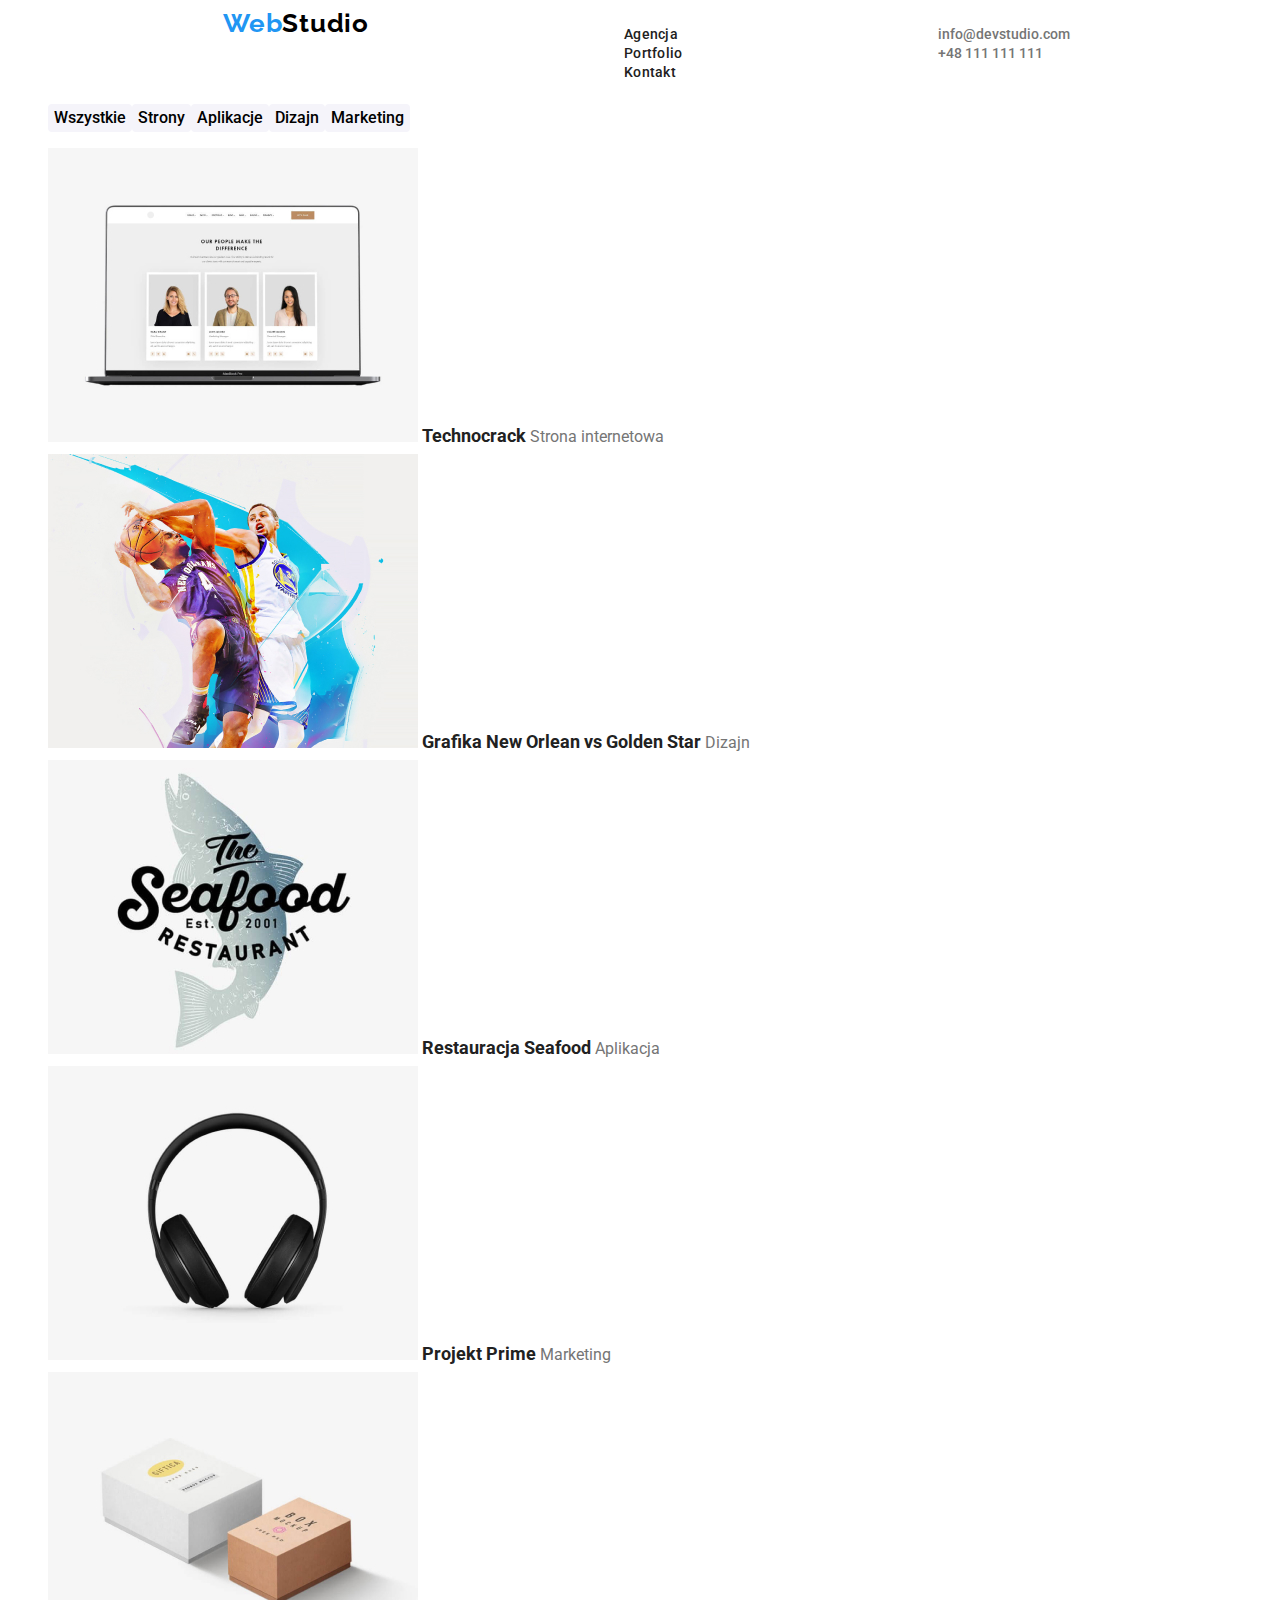
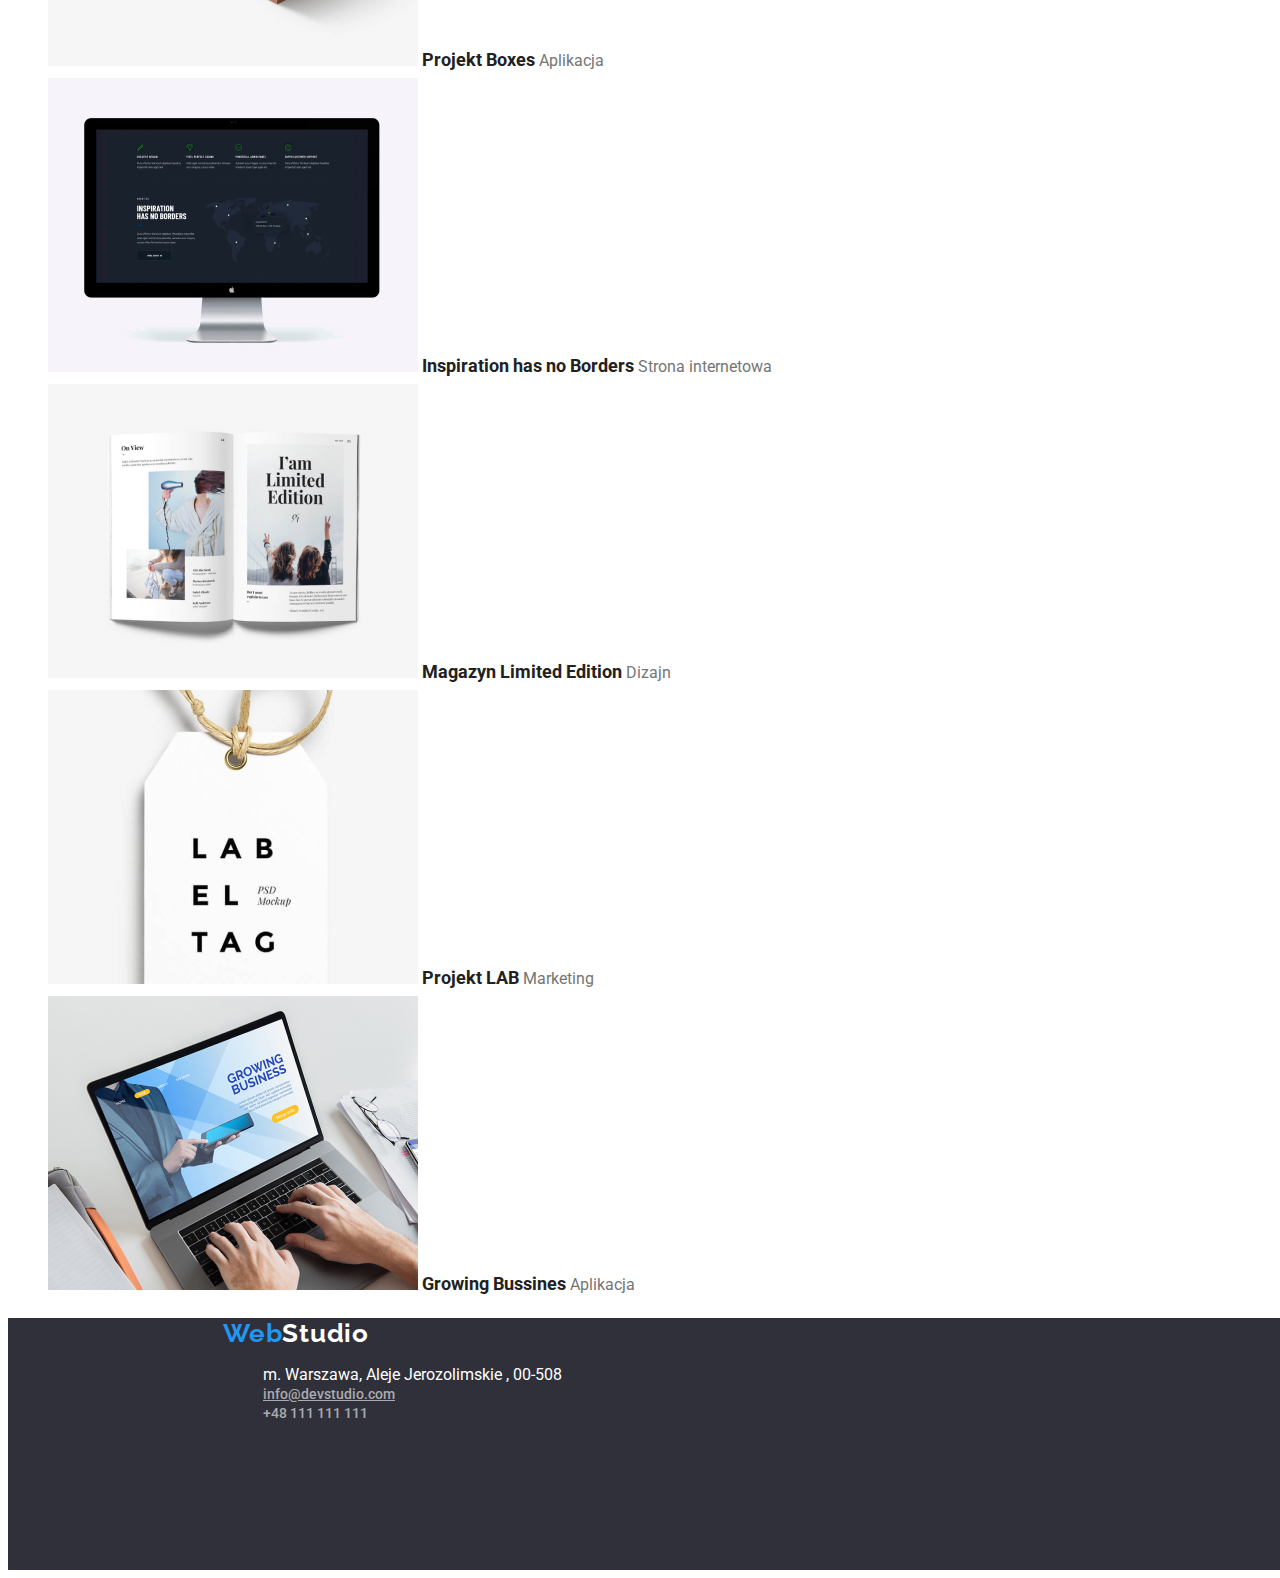
==== portfolio.html @ cd2633c3 "Add files via upload" ====
<!DOCTYPE html>
<html lang="pl">
    <head>
        <meta charset="UTF-8" />
        <meta http-equiv="X-UA-Compatible" content="IE=edge" />
        <meta name="viewport" content="width=device-width, initial-scale=1.0" />
        <link rel="stylesheet" href="./css/styles.css" />
        <link rel="preconnect" href="https://fonts.googleapis.com" />
        <link rel="preconnect" href="https://fonts.gstatic.com" crossorigin />
        <link
            href="https://fonts.googleapis.com/css2?family=Raleway:wght@700&family=Roboto:wght@400;500;700;900&display=swap"
            rel="stylesheet"
        />
        <title>Portfolio</title>
    </head>
    <body>
        <header class="top-header">
            <a class="logo" href="index.html"
                ><span>Web</span><span class="logo-black">Studio</span></a
            >
            <nav>
                <ul class="navigation-list">
                    <li>
                        <a class="navigation-list-item" href="#">Agencja</a>
                    </li>
                    <li>
                        <a class="navigation-list-item" href="portfolio.html"
                            >Portfolio</a
                        >
                    </li>
                    <li>
                        <a class="navigation-list-item" href="#">Kontakt</a>
                    </li>
                </ul>
            </nav>
            <ul class="contact-list">
                <li>
                    <a class="contact-item" href="mailto:info@devstudio.com"
                        >info@devstudio.com</a
                    >
                </li>
                <li>
                    <a class="contact-item" href="tel:48111111111"
                        >+48 111 111 111</a
                    >
                </li>
            </ul>
        </header>
        <main>
            <!--BUTTONS-->
            <ul class="category-selection">
                <li>
                    <button class="category-select" type="button">
                        Wszystkie
                    </button>
                </li>
                <li>
                    <button class="category-select" type="button">
                        Strony
                    </button>
                </li>
                <li>
                    <button class="category-select" type="button">
                        Aplikacje
                    </button>
                </li>
                <li>
                    <button class="category-select" type="button">
                        Dizajn
                    </button>
                </li>
                <li>
                    <button class="category-select" type="button">
                        Marketing
                    </button>
                </li>
            </ul>
            <!--CATEGORY/GALLERY-->
            <ul class="img-section-list">
                <li>
                    <img
                        src="img/website.jpg"
                        alt="Website project"
                        width="370"
                        height="294"
                    />
                    <span class="img-title">Technocrack</span>
                    <span class="img-description">Strona internetowa</span>
                </li>
                <li>
                    <img
                        src="img/basketdesign.jpg"
                        alt="basketball match"
                        width="370"
                        height="294"
                    />
                    <span class="img-title"
                        >Grafika New Orlean vs Golden Star</span
                    >
                    <span class="img-description">Dizajn</span>
                </li>
                <li>
                    <img
                        src="img/seafood.jpg"
                        alt="Seafood restaurant logo"
                        width="370"
                        height="294"
                    />
                    <span class="img-title">Restauracja Seafood</span>
                    <span class="img-description">Aplikacja</span>
                </li>
                <li>
                    <img
                        src="img/headset.jpg"
                        alt="black headset"
                        width="370"
                        height="294"
                    />
                    <span class="img-title">Projekt Prime</span>
                    <span class="img-description">Marketing</span>
                </li>
                <li>
                    <img
                        src="img/boxes.jpg"
                        alt="Two boxes"
                        width="370"
                        height="294"
                    />
                    <span class="img-title">Projekt Boxes</span>
                    <span class="img-description">Aplikacja</span>
                </li>
                <li>
                    <img
                        src="img/websitemonitor.jpg"
                        alt="Website on monitor"
                        width="370"
                        height="294"
                    />
                    <span class="img-title">Inspiration has no Borders</span>
                    <span class="img-description">Strona internetowa</span>
                </li>
                <li>
                    <img
                        src="img/bookdesign.jpg"
                        alt="Book design"
                        width="370"
                        height="294"
                    />
                    <span class="img-title">Magazyn Limited Edition</span>
                    <span class="img-description">Dizajn</span>
                </li>
                <li>
                    <img
                        src="img/label.jpg"
                        alt="White label"
                        width="370"
                        height="294"
                    />
                    <span class="img-title">Projekt LAB</span>
                    <span class="img-description">Marketing</span>
                </li>
                <li>
                    <img
                        src="img/laptopapp.jpg"
                        alt="Application on laptop"
                        width="370"
                        height="294"
                    />
                    <span class="img-title">Growing Bussines</span>
                    <span class="img-description">Aplikacja</span>
                </li>
            </ul>
        </main>
        <!--FOOTER-->
        <footer class="footer-container">
            <a class="logo" href="index.html"
                ><span>Web</span><span class="logo-white">Studio</span></a
            >
            <address>
                <ul class="contact-list-footer">
                    <li>
                        <a
                            class="contact-item-address"
                            href="https://goo.gl/maps/UKCzapCsmyYEoZtA6"
                            target="_blank"
                            >m. Warszawa, Aleje Jerozolimskie , 00-508</a
                        >
                    </li>
                    <li>
                        <a
                            class="footer-contact-item mail-underline"
                            href="mailto:info@devstudio.com"
                            >info@devstudio.com</a
                        >
                    </li>
                    <li>
                        <a class="footer-contact-item" href="tel:48111111111"
                            >+48 111 111 111</a
                        >
                    </li>
                </ul>
            </address>
        </footer>
    </body>
</html>
---- css/styles.css ----
:root {
    --grey-background: #212121;
    --white-background: #ffffff;
    --blue-text: #2196f3;
    --light-grey: #757575;
    --footer-grey: #2f303a;
    --logo-black: #000;
    --footer-contact-grey: rgba(255, 255, 255, 0.6);
    --button-background: #f5f4fa;
}
body {
    font-family: 'Roboto', sans-serif;
}

.top-header {
    width: 1600px;
    height: 80px;
    display: flex;
    text-indent: 215px;
}

.logo-black {
    color: var(--logo-black);
}
.logo-white {
    color: var(--white-background);
}
.logo {
    text-align: center;
    color: var(--blue-text);
    text-decoration: none;
    font-family: 'Raleway', sans-serif;
    font-weight: 700;
    font-size: 26px;
    line-height: 1.19;
    letter-spacing: 0.03em;
}
.navigation-list {
    list-style: none;
}
.navigation-list-item {
    color: var(--grey-background);
    text-decoration: none;
    font-weight: 500;
    font-size: 14px;
    line-height: 1.14;
    letter-spacing: 0.02em;
}
.navigation-list-item:hover,
.navigation-list-item:focus {
    color: var(--blue-text);
    cursor: pointer;
}
.active {
    color: var(--blue-text);
}

.service {
    background: var(--footer-grey);
    color: var(--white-background);
    font-weight: 900;
    font-size: 44px;
    line-height: 1.36;
    text-align: center;
}
.service button {
    color: var(--white-background);
    background-color: var(--blue-text);
    font-weight: 700;
    font-size: 16px;
    line-height: 1.87;
    width: 200px;
    height: 50px;
    box-shadow: 0px 4px 4px rgba(0, 0, 0, 0.15);
    border-radius: 4px;
    outline: none;
    border: none;
    cursor: pointer;
}

.category-selection {
    color: var(--grey-background);
    display: flex;
    list-style: none;
}
.category-select {
    background-color: var(--button-background);
    outline: none;
    border: none;
    border-radius: 4px;
    font-family: 'Roboto';
    font-weight: 500;
    font-size: 16px;
    line-height: 1.62;
}
.category-select:hover,
.category-select:focus {
    color: var(--white-background);
    background-color: var(--blue-text);
    box-shadow: 0px 3px 1px rgba(0, 0, 0, 0.1), 0px 1px 2px rgba(0, 0, 0, 0.08),
        0px 2px 2px rgba(0, 0, 0, 0.12);
    cursor: pointer;
}
.contact-list {
    list-style: none;
}
.contact-item {
    color: var(--light-grey);
    text-decoration: none;
    font-weight: 500;
    font-size: 14px;
    line-height: 1.14;
    font-style: normal;
}
.contact-item:hover,
.contact-item:focus {
    color: var(--blue-text);
}

.articles-list {
    list-style: none;
    text-align: center;
    gap: 30px;
    letter-spacing: 0.03em;
}
.articles-list h4 {
    color: var(--grey-background);
    font-weight: 700;
    font-size: 14px;
    line-height: 1.14;
}
.articles-list p {
    color: var(--light-grey);
    font-size: 14px;
    line-height: 1.71;
}
.job-list {
    list-style: none;
    gap: 30px;
    white-space: pre-wrap;
}
.team-list {
    list-style: none;
    gap: 30px;
}
.team-list li {
    background: var(--white-background);
    box-shadow: 0px 1px 3px rgba(0, 0, 0, 0.12), 0px 1px 1px rgba(0, 0, 0, 0.14),
        0px 2px 1px rgba(0, 0, 0, 0.2);
    border-radius: 0px 0px 4px 4px;
    text-align: center;
}
.img-section-list {
    list-style: none;
    text-align: left;
}
.img-title {
    color: var(--grey-background);
    font-weight: 700;
    font-size: 18px;
    line-height: 2;
}
.img-description {
    color: var(--light-grey);
}
.footer-container {
    width: 1600px;
    height: 252px;
    background-color: var(--footer-grey);
    text-indent: 215px;
}
.contact-list-footer {
    list-style: none;
    gap: 9px;
}
.contact-item-address {
    color: var(--white-background);
    text-decoration: none;
    font-style: normal;
}
.footer-contact-item {
    color: var(--footer-contact-grey);
    text-decoration: none;
    font-weight: 500;
    font-size: 14px;
    line-height: 1.14;
    font-style: normal;
}
.footer-contact-item:hover,
.footer-contact-item:focus {
    color: var(--blue-text);
}
.mail-underline {
    text-decoration: underline;
}
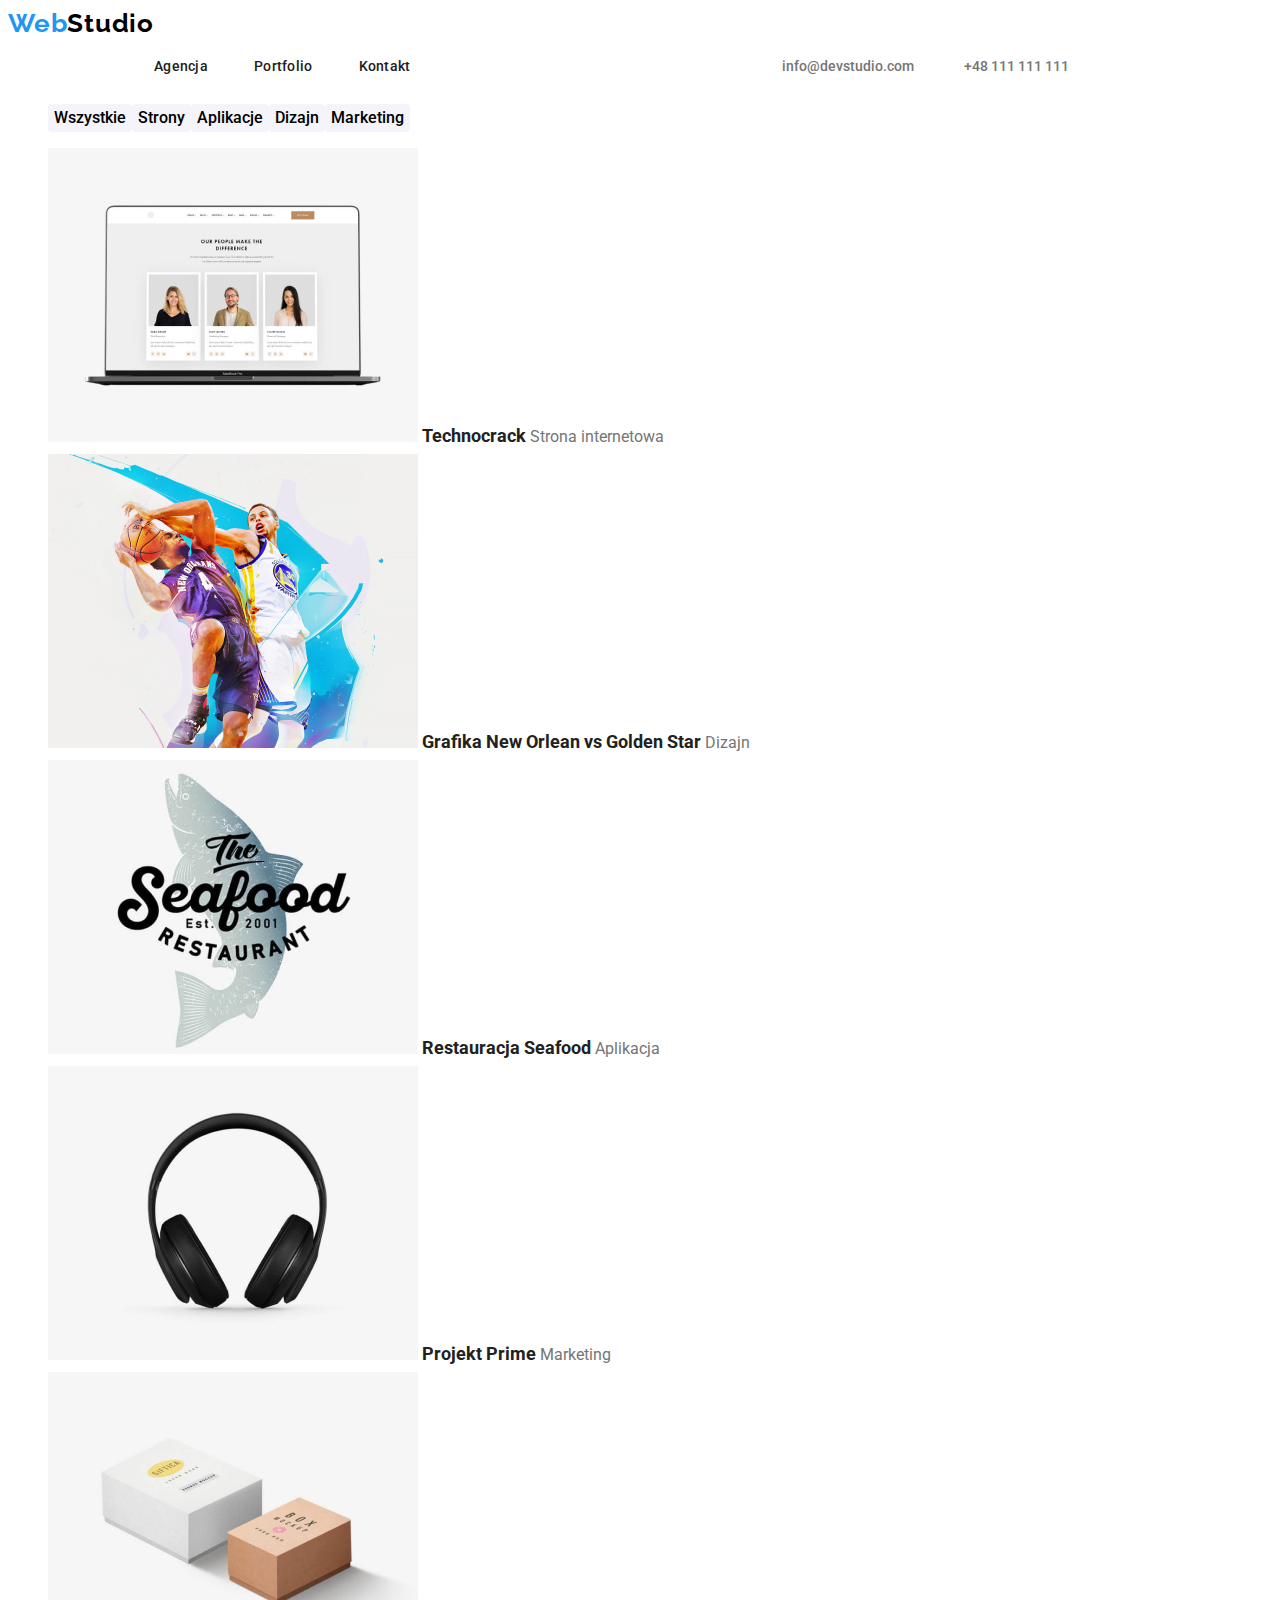
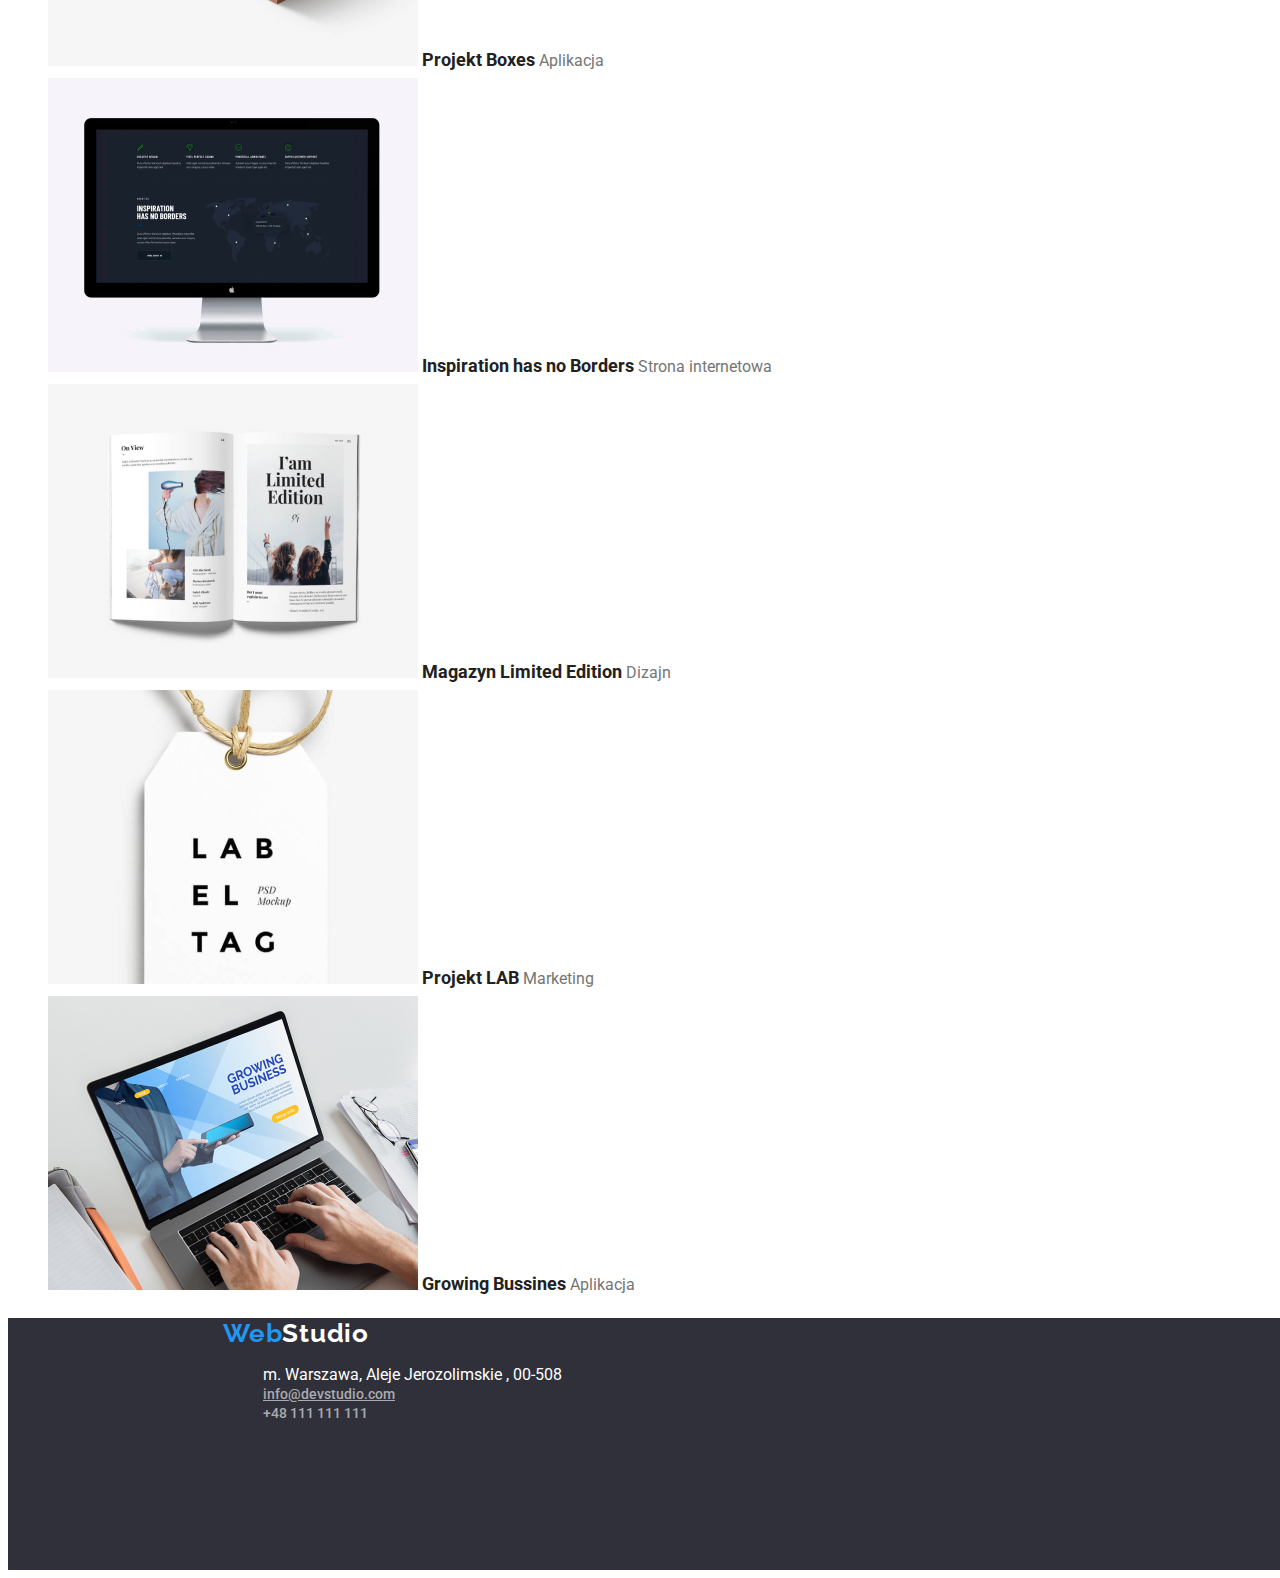
==== commit 05f7f86d: "Ustawiony flex na elementy w index" ====
--- a/portfolio.html
+++ b/portfolio.html
@@ -4,6 +4,13 @@
         <meta charset="UTF-8" />
         <meta http-equiv="X-UA-Compatible" content="IE=edge" />
         <meta name="viewport" content="width=device-width, initial-scale=1.0" />
+        <link
+            rel="stylesheet"
+            href="https://cdnjs.cloudflare.com/ajax/libs/modern-normalize/1.1.0/modern-normalize.min.css"
+            integrity="sha512-wpPYUAdjBVSE4KJnH1VR1HeZfpl1ub8YT/NKx4PuQ5NmX2tKuGu6U/JRp5y+Y8XG2tV+wKQpNHVUX03MfMFn9Q=="
+            crossorigin="anonymous"
+            referrerpolicy="no-referrer"
+        />
         <link rel="stylesheet" href="./css/styles.css" />
         <link rel="preconnect" href="https://fonts.googleapis.com" />
         <link rel="preconnect" href="https://fonts.gstatic.com" crossorigin />
@@ -11,6 +18,7 @@
             href="https://fonts.googleapis.com/css2?family=Raleway:wght@700&family=Roboto:wght@400;500;700;900&display=swap"
             rel="stylesheet"
         />
+
         <title>Portfolio</title>
     </head>
     <body>
--- a/css/styles.css
+++ b/css/styles.css
@@ -11,12 +11,19 @@
 body {
     font-family: 'Roboto', sans-serif;
 }
-
+.container {
+    width: 1200px;
+}
+.section {
+    padding-top: 94px;
+    padding-bottom: 94px;
+}
 .top-header {
+    display: flex;
+    margin: 0px;
+    border-bottom: #ECECEC;
     width: 1600px;
     height: 80px;
-    display: flex;
-    text-indent: 215px;
 }
 
 .logo-black {
@@ -37,6 +44,12 @@
 }
 .navigation-list {
     list-style: none;
+    display: flex;
+    gap: 46px;
+    padding-left: 0px;
+    padding-top: 32px;
+    padding-right: 371px;
+    padding-bottom: 32px;
 }
 .navigation-list-item {
     color: var(--grey-background);
@@ -62,6 +75,8 @@
     font-size: 44px;
     line-height: 1.36;
     text-align: center;
+    padding: 200px 452px 280px;
+    
 }
 .service button {
     color: var(--white-background);
@@ -103,6 +118,13 @@
 }
 .contact-list {
     list-style: none;
+    display:flex;
+    gap: 50px;
+    padding-left: 0px;
+    padding-top: 32px;
+    padding-right: 227px;
+    padding-bottom: 32px;
+
 }
 .contact-item {
     color: var(--light-grey);
@@ -119,9 +141,11 @@
 
 .articles-list {
     list-style: none;
-    text-align: center;
+    text-align: justify;
     gap: 30px;
     letter-spacing: 0.03em;
+    display: flex;
+    margin: 0px;
 }
 .articles-list h4 {
     color: var(--grey-background);
@@ -138,10 +162,12 @@
     list-style: none;
     gap: 30px;
     white-space: pre-wrap;
+    display: flex;
 }
 .team-list {
     list-style: none;
     gap: 30px;
+    display: flex;
 }
 .team-list li {
     background: var(--white-background);
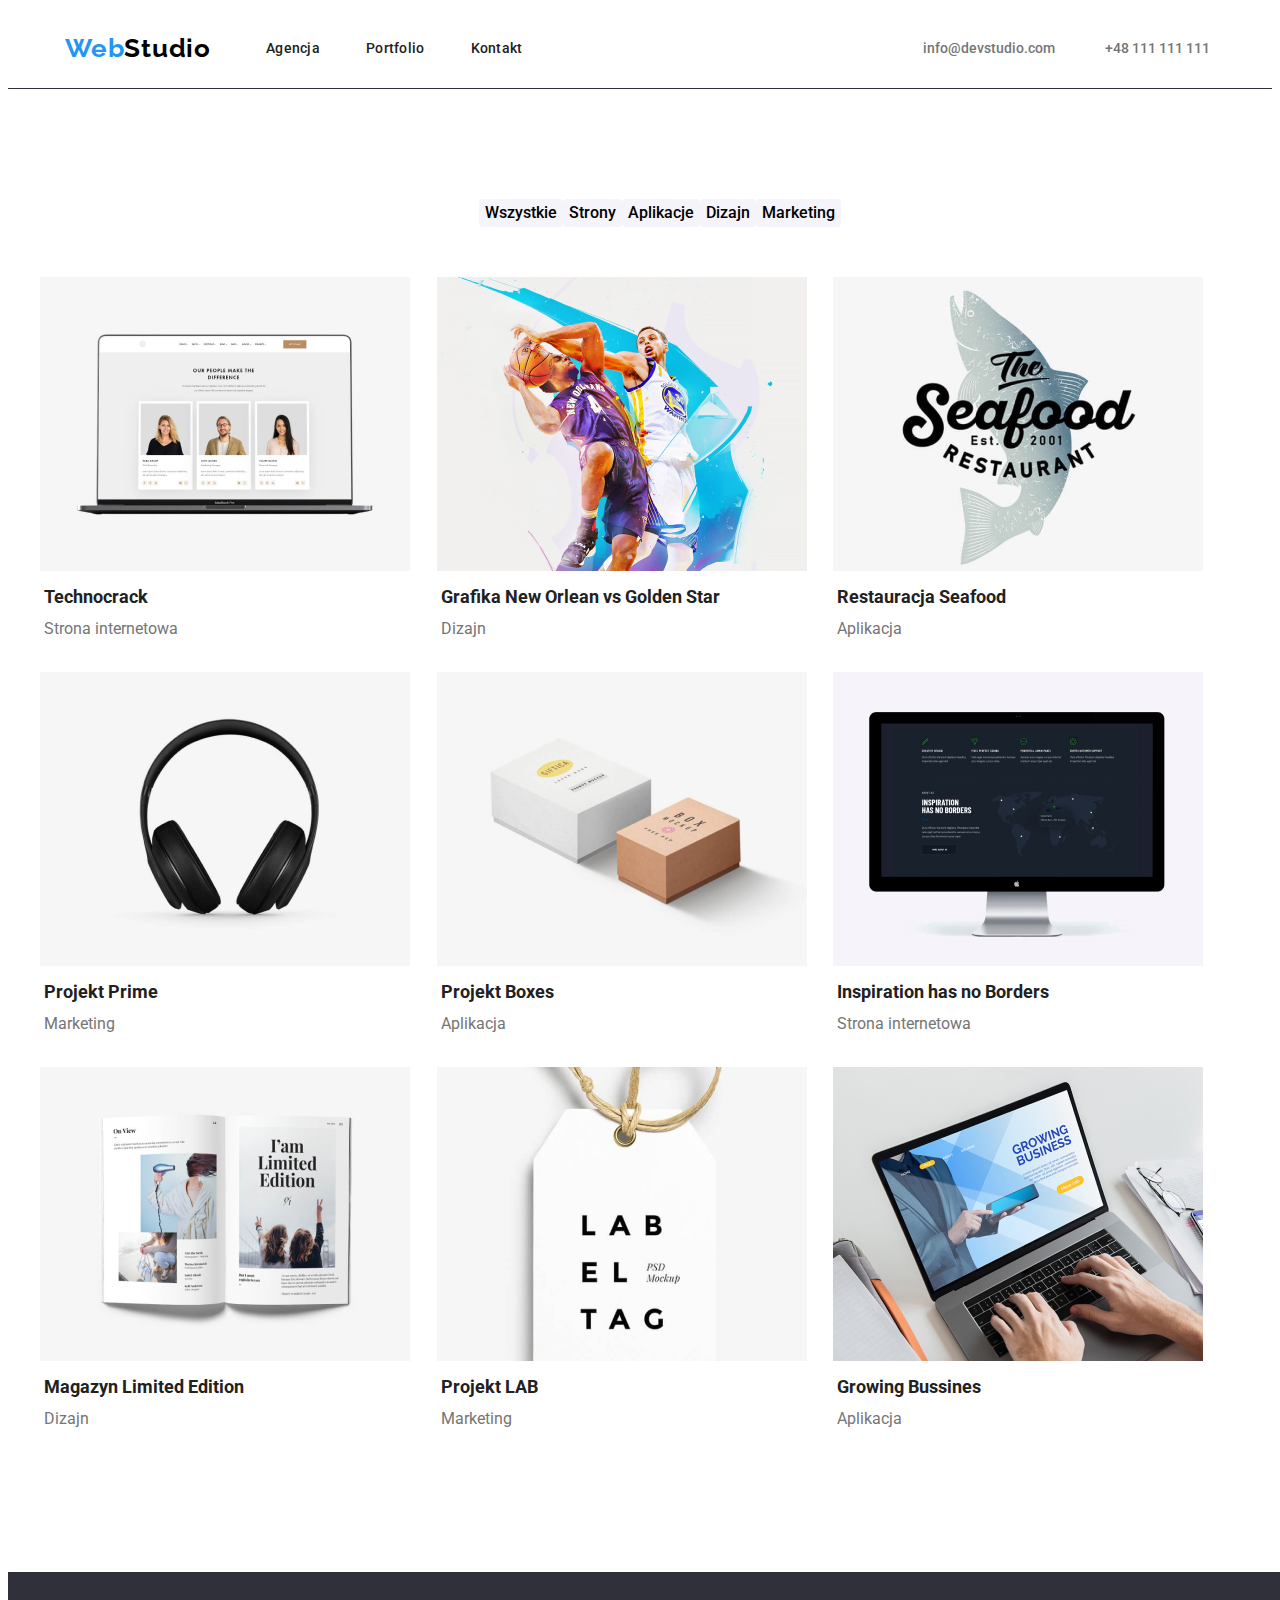
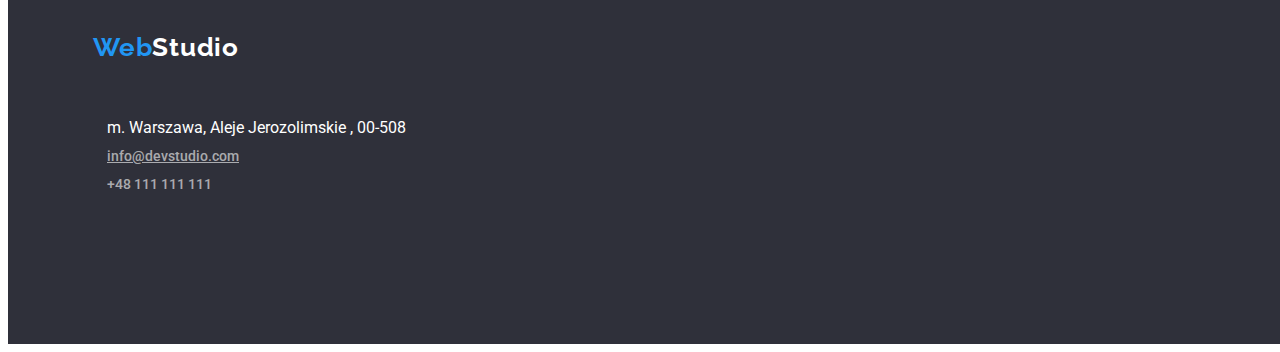
==== commit 8db7ac82: "Update 30.11.2022 Hw3" ====
--- a/portfolio.html
+++ b/portfolio.html
@@ -22,39 +22,39 @@
         <title>Portfolio</title>
     </head>
     <body>
-        <header class="top-header">
-            <a class="logo" href="index.html"
-                ><span>Web</span><span class="logo-black">Studio</span></a
-            >
-            <nav>
-                <ul class="navigation-list">
-                    <li>
-                        <a class="navigation-list-item" href="#">Agencja</a>
-                    </li>
-                    <li>
-                        <a class="navigation-list-item" href="portfolio.html"
-                            >Portfolio</a
-                        >
-                    </li>
-                    <li>
-                        <a class="navigation-list-item" href="#">Kontakt</a>
+        <header class="full-width">
+            <div id="header" class="container">
+                <a class="logo" href="index.html"
+                    ><span>Web</span><span class="logo-black">Studio</span></a
+                >
+                <nav>
+                    <ul class="navigation-list">
+                        <li>
+                            <a href="#">Agencja</a>
+                        </li>
+                        <li>
+                            <a href="portfolio.html">Portfolio</a>
+                        </li>
+                        <li>
+                            <a href="#">Kontakt</a>
+                        </li>
+                    </ul>
+                </nav>
+                <ul class="header-contact-list">
+                    <li>
+                        <a class="contact-item" href="mailto:info@devstudio.com"
+                            >info@devstudio.com</a
+                        >
+                    </li>
+                    <li>
+                        <a class="contact-item" href="tel:48111111111"
+                            >+48 111 111 111</a
+                        >
                     </li>
                 </ul>
-            </nav>
-            <ul class="contact-list">
-                <li>
-                    <a class="contact-item" href="mailto:info@devstudio.com"
-                        >info@devstudio.com</a
-                    >
-                </li>
-                <li>
-                    <a class="contact-item" href="tel:48111111111"
-                        >+48 111 111 111</a
-                    >
-                </li>
-            </ul>
+            </div>
         </header>
-        <main>
+        <main class="container section">
             <!--BUTTONS-->
             <ul class="category-selection">
                 <li>
@@ -85,7 +85,7 @@
             </ul>
             <!--CATEGORY/GALLERY-->
             <ul class="img-section-list">
-                <li>
+                <li class="img-item">
                     <img
                         src="img/website.jpg"
                         alt="Website project"
@@ -95,7 +95,7 @@
                     <span class="img-title">Technocrack</span>
                     <span class="img-description">Strona internetowa</span>
                 </li>
-                <li>
+                <li class="img-item">
                     <img
                         src="img/basketdesign.jpg"
                         alt="basketball match"
@@ -107,7 +107,7 @@
                     >
                     <span class="img-description">Dizajn</span>
                 </li>
-                <li>
+                <li class="img-item">
                     <img
                         src="img/seafood.jpg"
                         alt="Seafood restaurant logo"
@@ -117,7 +117,7 @@
                     <span class="img-title">Restauracja Seafood</span>
                     <span class="img-description">Aplikacja</span>
                 </li>
-                <li>
+                <li class="img-item">
                     <img
                         src="img/headset.jpg"
                         alt="black headset"
@@ -127,7 +127,7 @@
                     <span class="img-title">Projekt Prime</span>
                     <span class="img-description">Marketing</span>
                 </li>
-                <li>
+                <li class="img-item">
                     <img
                         src="img/boxes.jpg"
                         alt="Two boxes"
@@ -137,7 +137,7 @@
                     <span class="img-title">Projekt Boxes</span>
                     <span class="img-description">Aplikacja</span>
                 </li>
-                <li>
+                <li class="img-item">
                     <img
                         src="img/websitemonitor.jpg"
                         alt="Website on monitor"
@@ -147,7 +147,7 @@
                     <span class="img-title">Inspiration has no Borders</span>
                     <span class="img-description">Strona internetowa</span>
                 </li>
-                <li>
+                <li class="img-item">
                     <img
                         src="img/bookdesign.jpg"
                         alt="Book design"
@@ -157,7 +157,7 @@
                     <span class="img-title">Magazyn Limited Edition</span>
                     <span class="img-description">Dizajn</span>
                 </li>
-                <li>
+                <li class="img-item">
                     <img
                         src="img/label.jpg"
                         alt="White label"
@@ -167,7 +167,7 @@
                     <span class="img-title">Projekt LAB</span>
                     <span class="img-description">Marketing</span>
                 </li>
-                <li>
+                <li class="img-item">
                     <img
                         src="img/laptopapp.jpg"
                         alt="Application on laptop"
--- a/css/styles.css
+++ b/css/styles.css
@@ -11,21 +11,84 @@
 body {
     font-family: 'Roboto', sans-serif;
 }
+header {
+    border-bottom: var(--footer-grey) solid 0.01px;
+}
+#header {
+    height: 80px;
+    display: flex;
+}
+#header ul {
+    list-style: none;
+    display: flex;
+}
+a {
+    text-decoration: none;
+}
+
+h1 {
+    margin: 0;
+}
+.full-witdh {
+    width: 100%;
+}
 .container {
     width: 1200px;
+    margin: auto;
 }
 .section {
     padding-top: 94px;
     padding-bottom: 94px;
 }
+
 .top-header {
     display: flex;
+    flex-direction: row;
     margin: 0px;
-    border-bottom: #ECECEC;
-    width: 1600px;
-    height: 80px;
-}
-
+    border-bottom: #ececec;
+    max-width: 1600px;
+    max-height: 80px;
+}
+
+.navigation-list {
+    list-style: none;
+    display: flex;
+    gap: 46px;
+    padding: 30px;
+    margin: 0px;
+}
+.navigation-list li a {
+    color: var(--grey-background);
+    text-decoration: none;
+    font-weight: 500;
+    font-size: 14px;
+    line-height: 1.14;
+    letter-spacing: 0.02em;
+}
+.navigation-list li a:hover,
+.navigation-list li a:focus {
+    color: var(--blue-text);
+    cursor: pointer;
+}
+.header-contact-list {
+    padding: 30px;
+    gap: 50px;
+    margin-left: auto;
+    margin-top: 0;
+    margin-right: 0;
+    margin-bottom: 0;
+}
+.header-contact-list li a {
+    color: var(--light-grey);
+    font-weight: 500;
+    font-size: 14px;
+    line-height: 1.14;
+    font-style: normal;
+}
+.header-contact-list li a:hover,
+.header-contact-list li a:focus {
+    color: var(--blue-text);
+}
 .logo-black {
     color: var(--logo-black);
 }
@@ -41,28 +104,7 @@
     font-size: 26px;
     line-height: 1.19;
     letter-spacing: 0.03em;
-}
-.navigation-list {
-    list-style: none;
-    display: flex;
-    gap: 46px;
-    padding-left: 0px;
-    padding-top: 32px;
-    padding-right: 371px;
-    padding-bottom: 32px;
-}
-.navigation-list-item {
-    color: var(--grey-background);
-    text-decoration: none;
-    font-weight: 500;
-    font-size: 14px;
-    line-height: 1.14;
-    letter-spacing: 0.02em;
-}
-.navigation-list-item:hover,
-.navigation-list-item:focus {
-    color: var(--blue-text);
-    cursor: pointer;
+    padding: 25px;
 }
 .active {
     color: var(--blue-text);
@@ -75,8 +117,9 @@
     font-size: 44px;
     line-height: 1.36;
     text-align: center;
-    padding: 200px 452px 280px;
-    
+    padding: 200px;
+    letter-spacing: 0.06em;
+    font-style: normal;
 }
 .service button {
     color: var(--white-background);
@@ -97,6 +140,8 @@
     color: var(--grey-background);
     display: flex;
     list-style: none;
+    justify-content: center;
+    padding-bottom: 34px;
 }
 .category-select {
     background-color: var(--button-background);
@@ -118,13 +163,8 @@
 }
 .contact-list {
     list-style: none;
-    display:flex;
+    display: flex;
     gap: 50px;
-    padding-left: 0px;
-    padding-top: 32px;
-    padding-right: 227px;
-    padding-bottom: 32px;
-
 }
 .contact-item {
     color: var(--light-grey);
@@ -137,6 +177,11 @@
 .contact-item:hover,
 .contact-item:focus {
     color: var(--blue-text);
+}
+h2 {
+    text-align: center;
+    margin-top: 25px;
+    margin-bottom: 25px;
 }
 
 .articles-list {
@@ -168,6 +213,9 @@
     list-style: none;
     gap: 30px;
     display: flex;
+    margin: 0 auto;
+    padding-top: 50px;
+    padding-bottom: 93px;
 }
 .team-list li {
     background: var(--white-background);
@@ -176,9 +224,24 @@
     border-radius: 0px 0px 4px 4px;
     text-align: center;
 }
+.team-list span {
+    display: block;
+    margin: 20px;
+}
 .img-section-list {
     list-style: none;
     text-align: left;
+    display: flex;
+    flex-wrap: wrap;
+    padding: 0px;
+}
+.img-item {
+    flex-basis: calc((100% - 10px) / 3);
+    padding-bottom: 30px;
+}
+.img-item span {
+    display: block;
+    margin: 4px;
 }
 .img-title {
     color: var(--grey-background);
@@ -193,11 +256,16 @@
     width: 1600px;
     height: 252px;
     background-color: var(--footer-grey);
-    text-indent: 215px;
+    padding: 60px;
+    margin: 0 auto;
 }
 .contact-list-footer {
     list-style: none;
     gap: 9px;
+    padding: 30px;
+}
+.contact-list-footer li {
+    margin: 9px;
 }
 .contact-item-address {
     color: var(--white-background);
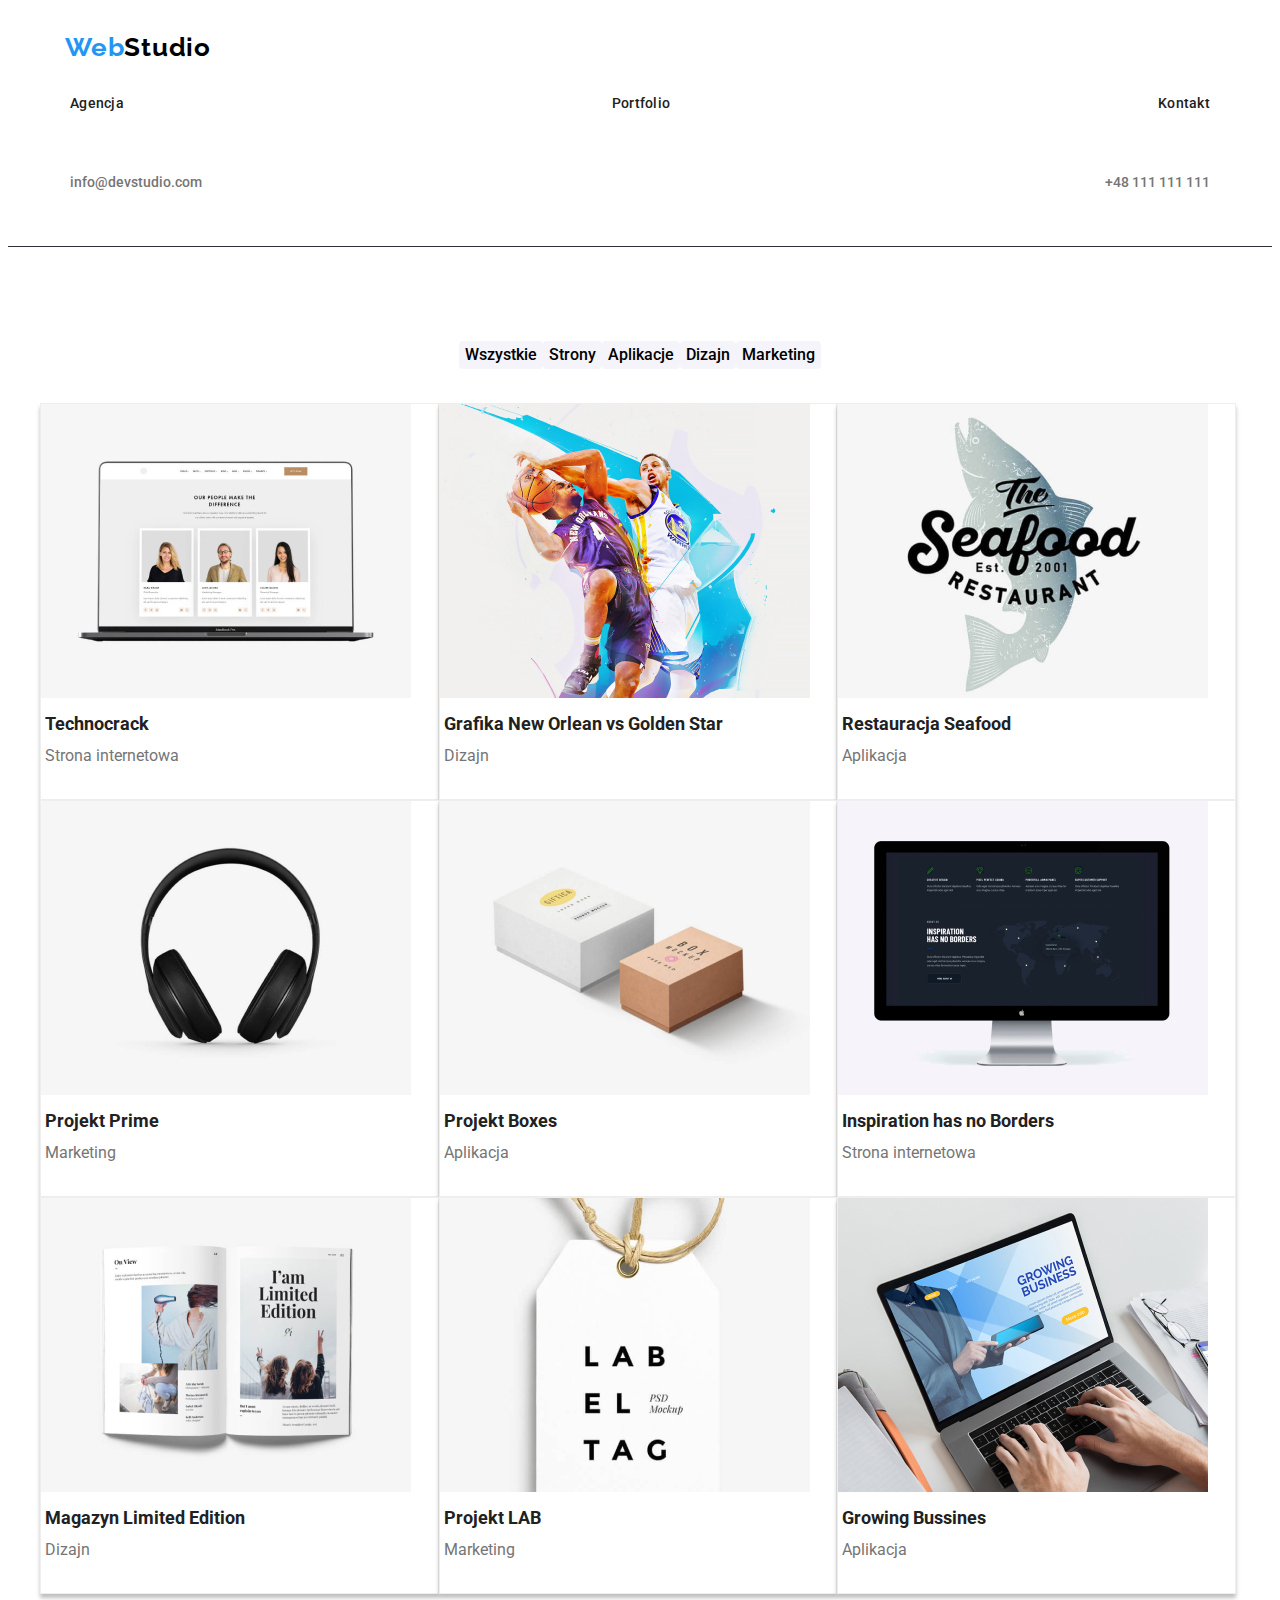
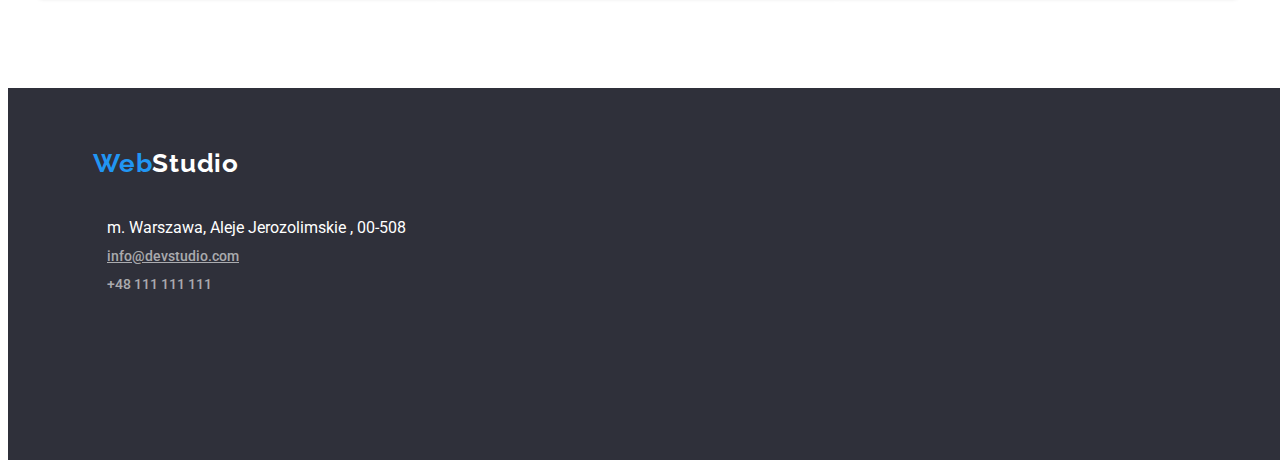
==== commit 10a8e3ed: "Update 30.11.2022" ====
--- a/portfolio.html
+++ b/portfolio.html
@@ -22,7 +22,7 @@
         <title>Portfolio</title>
     </head>
     <body>
-        <header class="full-width">
+        <header class="header-wrapper">
             <div id="header" class="container">
                 <a class="logo" href="index.html"
                     ><span>Web</span><span class="logo-black">Studio</span></a
--- a/css/styles.css
+++ b/css/styles.css
@@ -8,19 +8,26 @@
     --footer-contact-grey: rgba(255, 255, 255, 0.6);
     --button-background: #f5f4fa;
 }
+ul, p, h1, h2, h3, h4 {
+    margin: 0;
+    padding: 0;
+}
 body {
     font-family: 'Roboto', sans-serif;
 }
 header {
     border-bottom: var(--footer-grey) solid 0.01px;
 }
-#header {
-    height: 80px;
-    display: flex;
-}
-#header ul {
-    list-style: none;
-    display: flex;
+.header-wrapper {
+    display: flex;
+    align-items: center;
+    padding:24px 0px 25px;
+}
+.header-wrapper ul {
+    list-style: none;
+    display: flex;
+    justify-content: space-between;
+    
 }
 a {
     text-decoration: none;
@@ -29,12 +36,11 @@
 h1 {
     margin: 0;
 }
-.full-witdh {
-    width: 100%;
-}
+
 .container {
     width: 1200px;
-    margin: auto;
+    margin: 0 auto;
+    padding: 0 15px;
 }
 .section {
     padding-top: 94px;
@@ -105,9 +111,6 @@
     line-height: 1.19;
     letter-spacing: 0.03em;
     padding: 25px;
-}
-.active {
-    color: var(--blue-text);
 }
 
 .service {
@@ -186,7 +189,6 @@
 
 .articles-list {
     list-style: none;
-    text-align: justify;
     gap: 30px;
     letter-spacing: 0.03em;
     display: flex;
@@ -210,6 +212,7 @@
     display: flex;
 }
 .team-list {
+    background: #f5f4fa;
     list-style: none;
     gap: 30px;
     display: flex;
@@ -234,6 +237,11 @@
     display: flex;
     flex-wrap: wrap;
     padding: 0px;
+}
+.img-section-list li {
+    background: #ffffff;
+    border: 1px solid #eeeeee;
+    box-shadow: 0px 4px 4px rgba(0, 0, 0, 0.25);
 }
 .img-item {
     flex-basis: calc((100% - 10px) / 3);
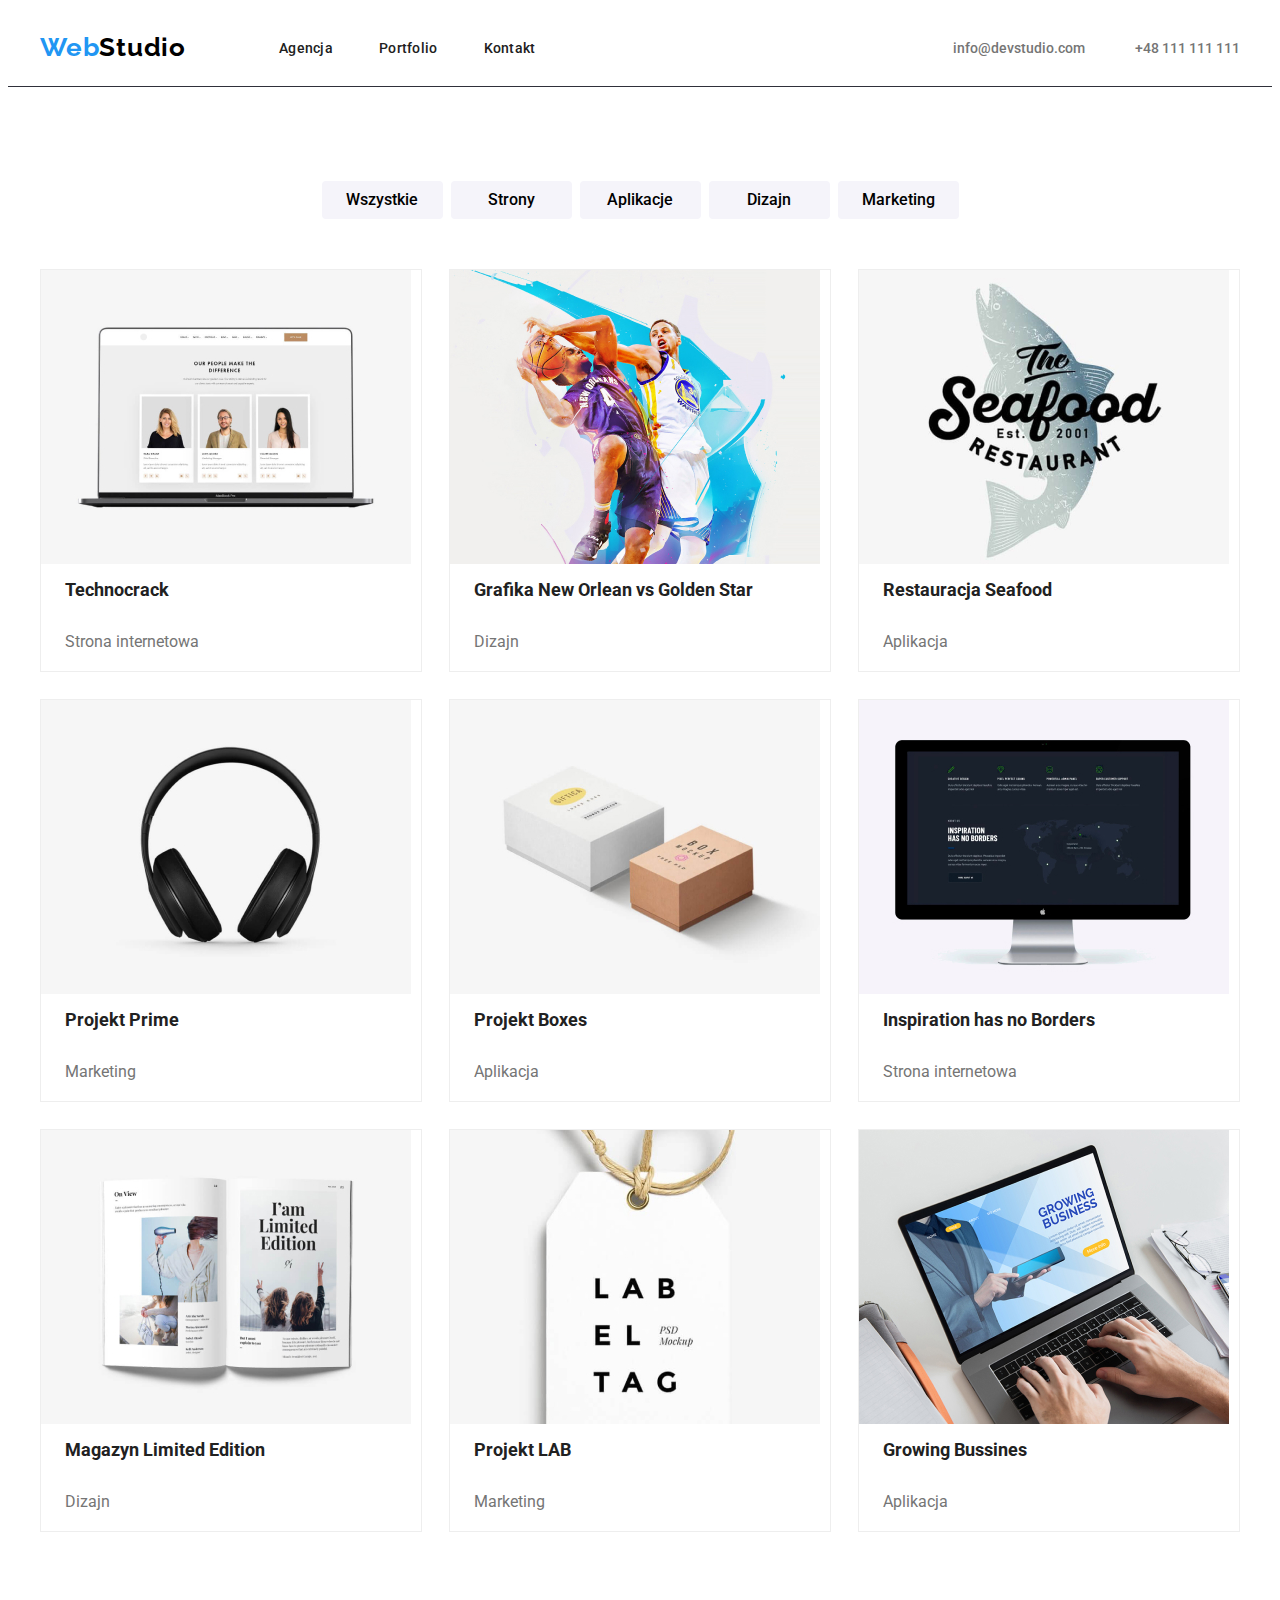
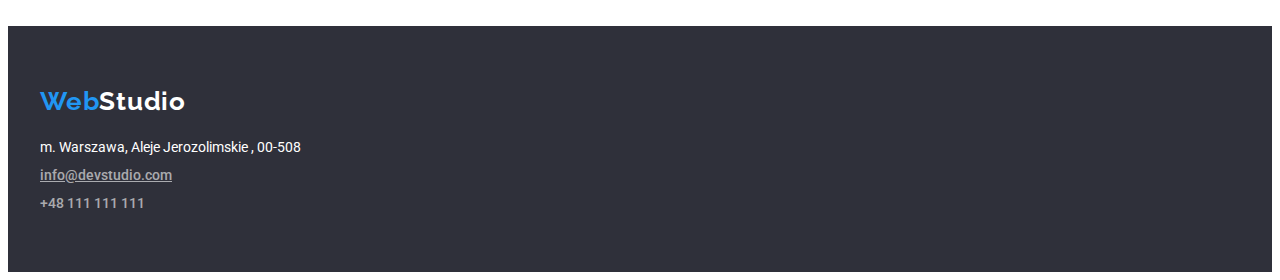
==== commit aa48d681: "Updat 30.11.2022 g.14:05" ====
--- a/portfolio.html
+++ b/portfolio.html
@@ -23,11 +23,12 @@
     </head>
     <body>
         <header class="header-wrapper">
-            <div id="header" class="container">
-                <a class="logo" href="index.html"
-                    ><span>Web</span><span class="logo-black">Studio</span></a
-                >
+            <div class="container">
                 <nav>
+                    <a class="logo" href="index.html"
+                        ><span>Web</span
+                        ><span class="logo-black">Studio</span></a
+                    >
                     <ul class="navigation-list">
                         <li>
                             <a href="#">Agencja</a>
@@ -42,172 +43,178 @@
                 </nav>
                 <ul class="header-contact-list">
                     <li>
-                        <a class="contact-item" href="mailto:info@devstudio.com"
+                        <a href="mailto:info@devstudio.com"
                             >info@devstudio.com</a
                         >
                     </li>
                     <li>
-                        <a class="contact-item" href="tel:48111111111"
-                            >+48 111 111 111</a
-                        >
+                        <a href="tel:48111111111">+48 111 111 111</a>
                     </li>
                 </ul>
             </div>
         </header>
-        <main class="container section">
-            <!--BUTTONS-->
-            <ul class="category-selection">
-                <li>
-                    <button class="category-select" type="button">
-                        Wszystkie
-                    </button>
-                </li>
-                <li>
-                    <button class="category-select" type="button">
-                        Strony
-                    </button>
-                </li>
-                <li>
-                    <button class="category-select" type="button">
-                        Aplikacje
-                    </button>
-                </li>
-                <li>
-                    <button class="category-select" type="button">
-                        Dizajn
-                    </button>
-                </li>
-                <li>
-                    <button class="category-select" type="button">
-                        Marketing
-                    </button>
-                </li>
-            </ul>
-            <!--CATEGORY/GALLERY-->
-            <ul class="img-section-list">
-                <li class="img-item">
-                    <img
-                        src="img/website.jpg"
-                        alt="Website project"
-                        width="370"
-                        height="294"
-                    />
-                    <span class="img-title">Technocrack</span>
-                    <span class="img-description">Strona internetowa</span>
-                </li>
-                <li class="img-item">
-                    <img
-                        src="img/basketdesign.jpg"
-                        alt="basketball match"
-                        width="370"
-                        height="294"
-                    />
-                    <span class="img-title"
-                        >Grafika New Orlean vs Golden Star</span
-                    >
-                    <span class="img-description">Dizajn</span>
-                </li>
-                <li class="img-item">
-                    <img
-                        src="img/seafood.jpg"
-                        alt="Seafood restaurant logo"
-                        width="370"
-                        height="294"
-                    />
-                    <span class="img-title">Restauracja Seafood</span>
-                    <span class="img-description">Aplikacja</span>
-                </li>
-                <li class="img-item">
-                    <img
-                        src="img/headset.jpg"
-                        alt="black headset"
-                        width="370"
-                        height="294"
-                    />
-                    <span class="img-title">Projekt Prime</span>
-                    <span class="img-description">Marketing</span>
-                </li>
-                <li class="img-item">
-                    <img
-                        src="img/boxes.jpg"
-                        alt="Two boxes"
-                        width="370"
-                        height="294"
-                    />
-                    <span class="img-title">Projekt Boxes</span>
-                    <span class="img-description">Aplikacja</span>
-                </li>
-                <li class="img-item">
-                    <img
-                        src="img/websitemonitor.jpg"
-                        alt="Website on monitor"
-                        width="370"
-                        height="294"
-                    />
-                    <span class="img-title">Inspiration has no Borders</span>
-                    <span class="img-description">Strona internetowa</span>
-                </li>
-                <li class="img-item">
-                    <img
-                        src="img/bookdesign.jpg"
-                        alt="Book design"
-                        width="370"
-                        height="294"
-                    />
-                    <span class="img-title">Magazyn Limited Edition</span>
-                    <span class="img-description">Dizajn</span>
-                </li>
-                <li class="img-item">
-                    <img
-                        src="img/label.jpg"
-                        alt="White label"
-                        width="370"
-                        height="294"
-                    />
-                    <span class="img-title">Projekt LAB</span>
-                    <span class="img-description">Marketing</span>
-                </li>
-                <li class="img-item">
-                    <img
-                        src="img/laptopapp.jpg"
-                        alt="Application on laptop"
-                        width="370"
-                        height="294"
-                    />
-                    <span class="img-title">Growing Bussines</span>
-                    <span class="img-description">Aplikacja</span>
-                </li>
-            </ul>
+        <main class="section">
+            <div class="container">
+                <!--BUTTONS-->
+                <ul class="category-selection">
+                    <li>
+                        <button class="category-select" type="button">
+                            Wszystkie
+                        </button>
+                    </li>
+                    <li>
+                        <button class="category-select" type="button">
+                            Strony
+                        </button>
+                    </li>
+                    <li>
+                        <button class="category-select" type="button">
+                            Aplikacje
+                        </button>
+                    </li>
+                    <li>
+                        <button class="category-select" type="button">
+                            Dizajn
+                        </button>
+                    </li>
+                    <li>
+                        <button class="category-select" type="button">
+                            Marketing
+                        </button>
+                    </li>
+                </ul>
+                <!--CATEGORY/GALLERY-->
+                <ul class="img-section-list">
+                    <li class="img-item">
+                        <img
+                            src="img/website.jpg"
+                            alt="Website project"
+                            width="370"
+                            height="294"
+                        />
+                        <span class="img-title">Technocrack</span>
+                        <span class="img-description">Strona internetowa</span>
+                    </li>
+                    <li class="img-item">
+                        <img
+                            src="img/basketdesign.jpg"
+                            alt="basketball match"
+                            width="370"
+                            height="294"
+                        />
+                        <span class="img-title"
+                            >Grafika New Orlean vs Golden Star</span
+                        >
+                        <span class="img-description">Dizajn</span>
+                    </li>
+                    <li class="img-item">
+                        <img
+                            src="img/seafood.jpg"
+                            alt="Seafood restaurant logo"
+                            width="370"
+                            height="294"
+                        />
+                        <span class="img-title">Restauracja Seafood</span>
+                        <span class="img-description">Aplikacja</span>
+                    </li>
+                    <li class="img-item">
+                        <img
+                            src="img/headset.jpg"
+                            alt="black headset"
+                            width="370"
+                            height="294"
+                        />
+                        <span class="img-title">Projekt Prime</span>
+                        <span class="img-description">Marketing</span>
+                    </li>
+                    <li class="img-item">
+                        <img
+                            src="img/boxes.jpg"
+                            alt="Two boxes"
+                            width="370"
+                            height="294"
+                        />
+                        <span class="img-title">Projekt Boxes</span>
+                        <span class="img-description">Aplikacja</span>
+                    </li>
+                    <li class="img-item">
+                        <img
+                            src="img/websitemonitor.jpg"
+                            alt="Website on monitor"
+                            width="370"
+                            height="294"
+                        />
+                        <span class="img-title"
+                            >Inspiration has no Borders</span
+                        >
+                        <span class="img-description">Strona internetowa</span>
+                    </li>
+                    <li class="img-item">
+                        <img
+                            src="img/bookdesign.jpg"
+                            alt="Book design"
+                            width="370"
+                            height="294"
+                        />
+                        <span class="img-title">Magazyn Limited Edition</span>
+                        <span class="img-description">Dizajn</span>
+                    </li>
+                    <li class="img-item">
+                        <img
+                            src="img/label.jpg"
+                            alt="White label"
+                            width="370"
+                            height="294"
+                        />
+                        <span class="img-title">Projekt LAB</span>
+                        <span class="img-description">Marketing</span>
+                    </li>
+                    <li class="img-item">
+                        <img
+                            src="img/laptopapp.jpg"
+                            alt="Application on laptop"
+                            width="370"
+                            height="294"
+                        />
+                        <span class="img-title">Growing Bussines</span>
+                        <span class="img-description">Aplikacja</span>
+                    </li>
+                </ul>
+            </div>
         </main>
         <!--FOOTER-->
-        <footer class="footer-container">
-            <a class="logo" href="index.html"
-                ><span>Web</span><span class="logo-white">Studio</span></a
-            >
-            <address>
-                <ul class="contact-list-footer">
-                    <li>
-                        <a
-                            class="contact-item-address"
-                            href="https://goo.gl/maps/UKCzapCsmyYEoZtA6"
-                            target="_blank"
-                            >m. Warszawa, Aleje Jerozolimskie , 00-508</a
-                        >
-                    </li>
-                    <li>
-                        <a
-                            class="footer-contact-item mail-underline"
-                            href="mailto:info@devstudio.com"
-                            >info@devstudio.com</a
-                        >
-                    </li>
-                    <li>
-                        <a class="footer-contact-item" href="tel:48111111111"
-                            >+48 111 111 111</a
-                        >
-                    </li>
-                </ul>
-            </address>
+        <footer class="footer-wrapper dark-bg">
+            <div class="container">
+                <a class="logo" href="./index.html"
+                    ><span>Web</span><span class="logo-white">Studio</span></a
+                >
+                <address>
+                    <ul class="contact-list-footer">
+                        <li>
+                            <a
+                                class="contact-item-address"
+                                href="https://goo.gl/maps/UKCzapCsmyYEoZtA6"
+                                target="_blank"
+                                >m. Warszawa, Aleje Jerozolimskie , 00-508</a
+                            >
+                        </li>
+                        <li>
+                            <a
+                                class="footer-contact-item mail-underline"
+                                href="mailto:info@devstudio.com"
+                                >info@devstudio.com</a
+                            >
+                        </li>
+                        <li>
+                            <a
+                                class="footer-contact-item"
+                                href="tel:48111111111"
+                                >+48 111 111 111</a
+                            >
+                        </li>
+                    </ul>
+                </address>
+            </div>
         </footer>
     </body>
 </html>
--- a/css/styles.css
+++ b/css/styles.css
@@ -8,45 +8,59 @@
     --footer-contact-grey: rgba(255, 255, 255, 0.6);
     --button-background: #f5f4fa;
 }
-ul, p, h1, h2, h3, h4 {
+ul,
+p,
+h1,
+h2,
+h3,
+h4 {
     margin: 0;
     padding: 0;
 }
+a {
+    text-decoration: none;
+}
+
+ul {
+    list-style: none;
+}
 body {
     font-family: 'Roboto', sans-serif;
 }
-header {
+
+.header-wrapper {
+    display: flex;
+    align-items: center;
+    padding: 24px 0px 24px;
     border-bottom: var(--footer-grey) solid 0.01px;
 }
-.header-wrapper {
-    display: flex;
-    align-items: center;
-    padding:24px 0px 25px;
-}
-.header-wrapper ul {
-    list-style: none;
+.header-wrapper > .container {
     display: flex;
     justify-content: space-between;
-    
-}
-a {
-    text-decoration: none;
-}
-
-h1 {
-    margin: 0;
-}
-
+}
+.header-wrapper > .container > nav {
+    display: flex;
+    align-items: center;
+    gap: 93px;
+}
+.header-wrapper > .container > nav > .navigation-list {
+    display: flex;
+    align-items: center;
+    gap: 46px;
+}
+.header-wrapper > .container > .header-contact-list {
+    display: flex;
+    gap: 50px;
+    align-items: center;
+}
 .container {
     width: 1200px;
     margin: 0 auto;
     padding: 0 15px;
 }
 .section {
-    padding-top: 94px;
-    padding-bottom: 94px;
-}
-
+    padding: 94px 0;
+}
 .top-header {
     display: flex;
     flex-direction: row;
@@ -56,14 +70,7 @@
     max-height: 80px;
 }
 
-.navigation-list {
-    list-style: none;
-    display: flex;
-    gap: 46px;
-    padding: 30px;
-    margin: 0px;
-}
-.navigation-list li a {
+.navigation-list > li > a {
     color: var(--grey-background);
     text-decoration: none;
     font-weight: 500;
@@ -76,14 +83,6 @@
     color: var(--blue-text);
     cursor: pointer;
 }
-.header-contact-list {
-    padding: 30px;
-    gap: 50px;
-    margin-left: auto;
-    margin-top: 0;
-    margin-right: 0;
-    margin-bottom: 0;
-}
 .header-contact-list li a {
     color: var(--light-grey);
     font-weight: 500;
@@ -102,19 +101,25 @@
     color: var(--white-background);
 }
 .logo {
-    text-align: center;
     color: var(--blue-text);
     text-decoration: none;
     font-family: 'Raleway', sans-serif;
     font-weight: 700;
     font-size: 26px;
-    line-height: 1.19;
+    line-height: 1.17;
     letter-spacing: 0.03em;
-    padding: 25px;
-}
-
-.service {
-    background: var(--footer-grey);
+}
+.dark-bg {
+    background-color: var(--footer-grey);
+}
+.service > .container {
+    display: flex;
+    flex-direction: column;
+    justify-content: center;
+    align-items: center;
+    gap: 30px;
+}
+.service h1 {
     color: var(--white-background);
     font-weight: 900;
     font-size: 44px;
@@ -123,6 +128,8 @@
     padding: 200px;
     letter-spacing: 0.06em;
     font-style: normal;
+    margin-top: 106px;
+    padding: 0 252px;
 }
 .service button {
     color: var(--white-background);
@@ -137,14 +144,14 @@
     outline: none;
     border: none;
     cursor: pointer;
-}
-
+    margin-bottom: 106px;
+}
 .category-selection {
     color: var(--grey-background);
     display: flex;
-    list-style: none;
     justify-content: center;
-    padding-bottom: 34px;
+    padding-bottom: 50px;
+    gap: 8px;
 }
 .category-select {
     background-color: var(--button-background);
@@ -155,6 +162,8 @@
     font-weight: 500;
     font-size: 16px;
     line-height: 1.62;
+    width: 121px;
+    height: 38px;
 }
 .category-select:hover,
 .category-select:focus {
@@ -181,12 +190,6 @@
 .contact-item:focus {
     color: var(--blue-text);
 }
-h2 {
-    text-align: center;
-    margin-top: 25px;
-    margin-bottom: 25px;
-}
-
 .articles-list {
     list-style: none;
     gap: 30px;
@@ -205,20 +208,31 @@
     font-size: 14px;
     line-height: 1.71;
 }
+.jobs {
+    margin-top: -94px;
+}
+.jobs > h2 {
+    font-size: 36px;
+    text-align: center;
+}
 .job-list {
     list-style: none;
     gap: 30px;
     white-space: pre-wrap;
     display: flex;
 }
+.team {
+    background-color: #f5f4fa;
+}
+.team > h2 {
+    font-size: 36px;
+    text-align: center;
+    padding-bottom: 50px;
+}
 .team-list {
-    background: #f5f4fa;
-    list-style: none;
     gap: 30px;
     display: flex;
     margin: 0 auto;
-    padding-top: 50px;
-    padding-bottom: 93px;
 }
 .team-list li {
     background: var(--white-background);
@@ -232,24 +246,20 @@
     margin: 20px;
 }
 .img-section-list {
-    list-style: none;
-    text-align: left;
     display: flex;
     flex-wrap: wrap;
-    padding: 0px;
+    gap: 27px;
 }
 .img-section-list li {
     background: #ffffff;
     border: 1px solid #eeeeee;
-    box-shadow: 0px 4px 4px rgba(0, 0, 0, 0.25);
 }
 .img-item {
-    flex-basis: calc((100% - 10px) / 3);
-    padding-bottom: 30px;
+    flex-basis: calc((100% - 60px) / 3);
 }
 .img-item span {
     display: block;
-    margin: 4px;
+    padding: 4px 24px 20px;
 }
 .img-title {
     color: var(--grey-background);
@@ -260,24 +270,27 @@
 .img-description {
     color: var(--light-grey);
 }
-.footer-container {
-    width: 1600px;
-    height: 252px;
-    background-color: var(--footer-grey);
-    padding: 60px;
-    margin: 0 auto;
-}
+
 .contact-list-footer {
-    list-style: none;
+    display: flex;
+    flex-direction: column;
     gap: 9px;
-    padding: 30px;
-}
-.contact-list-footer li {
-    margin: 9px;
-}
+}
+
 .contact-item-address {
     color: var(--white-background);
     text-decoration: none;
+    font-size: 14px;
+}
+.footer-wrapper {
+    padding: 60px 0;
+}
+.footer-wrapper > .container {
+    display: flex;
+    flex-direction: column;
+    gap: 20px;
+}
+.footer-wrapper > .container > address {
     font-style: normal;
 }
 .footer-contact-item {
